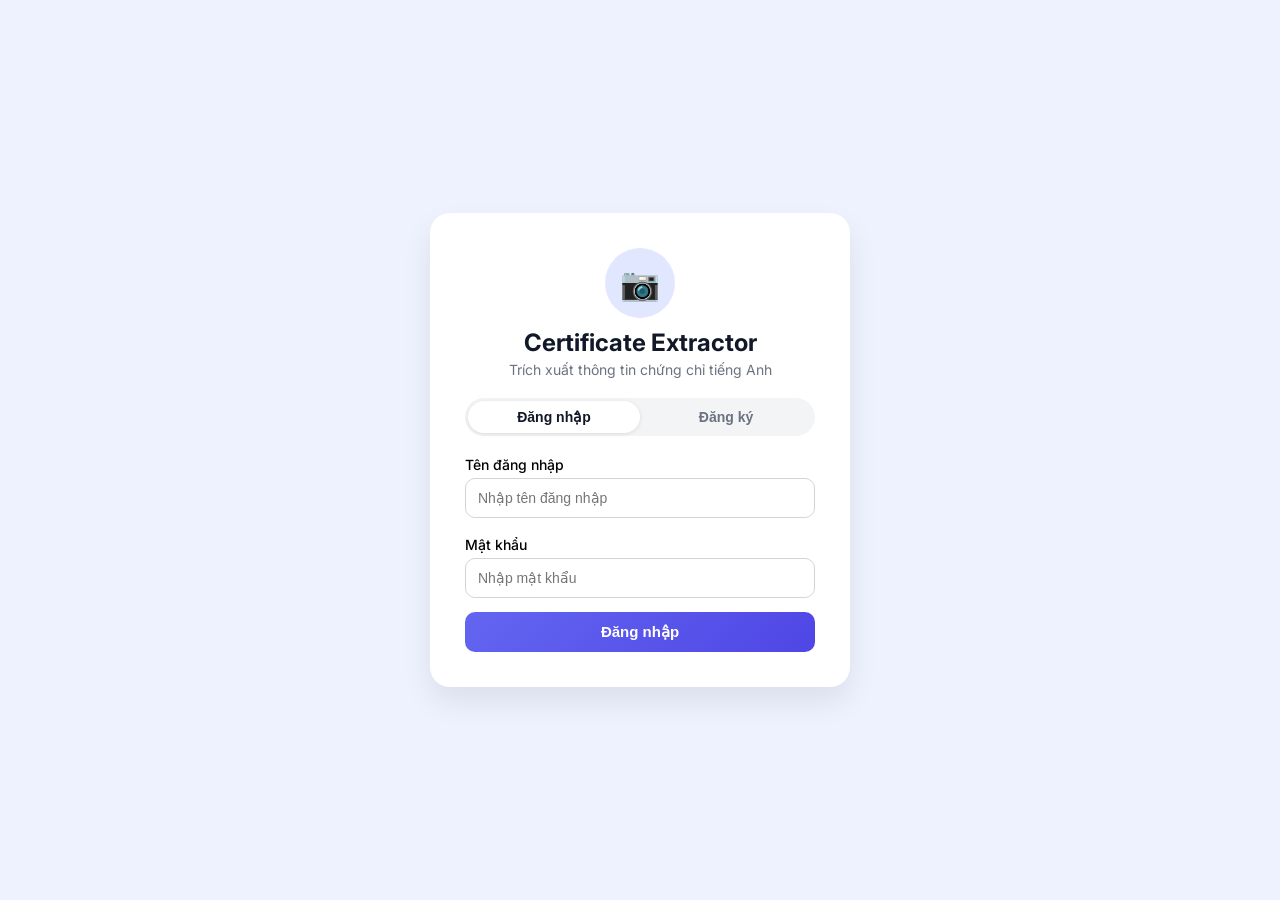
==== frontend/auth.html @ b214961a "Initial commit" ====
<!DOCTYPE html>
<html lang="vi">
<head>
  <meta charset="UTF-8" />
  <title>Certificate Extractor – Auth</title>
  <link href="https://fonts.googleapis.com/css2?family=Inter:wght@300;400;500;600;700&display=swap" rel="stylesheet" />
  <link rel="stylesheet" href="auth.css" />
</head>
<body>
  <div class="auth-container">
    <div class="auth-card">
      <div class="icon-wrapper">
        <div class="icon-circle">📷</div>
      </div>

      <h2 class="title">Certificate Extractor</h2>
      <p class="subtitle">Trích xuất thông tin chứng chỉ tiếng Anh</p>

      <div class="tab-switch">
        <button id="login-tab" class="tab active">Đăng nhập</button>
        <button id="register-tab" class="tab">Đăng ký</button>
      </div>

      <!-- LOGIN FORM -->
      <form id="login-form" class="form-section">
        <label>Tên đăng nhập</label>
        <input type="text" id="login-username" placeholder="Nhập tên đăng nhập" />

        <label>Mật khẩu</label>
        <input type="password" id="login-password" placeholder="Nhập mật khẩu" />

        <button class="submit-btn" type="button" id="login-btn">Đăng nhập</button>
      </form>

      <!-- REGISTER FORM -->
      <form id="register-form" class="form-section hidden">
        <label>Họ và tên</label>
        <input type="text" id="reg-fullname" placeholder="Nhập họ và tên" />

        <label>Email</label>
        <input type="email" id="reg-email" placeholder="Nhập email" />

        <label>Tên đăng nhập</label>
        <input type="text" id="reg-username" placeholder="Tạo tên đăng nhập" />

        <label>Mật khẩu</label>
        <input type="password" id="reg-password" placeholder="Nhập mật khẩu" />

        <label>Xác nhận mật khẩu</label>
        <input type="password" id="reg-confirm" placeholder="Nhập lại mật khẩu" />

        <button class="submit-btn" type="button" id="register-btn">Gửi mã xác thực</button>
      </form>

      <!-- OTP FORM -->
      <form id="otp-form" class="form-section hidden">
        <label>Mã xác thực gửi đến email</label>
        <input type="text" id="otp-code" placeholder="Nhập mã 6 số" />

        <button class="submit-btn" type="button" id="verify-btn">Xác nhận</button>
      </form>
    </div>
  </div>

  <script src="auth.js"></script>
</body>
</html>
---- frontend/auth.css ----
* {
  margin: 0;
  padding: 0;
  box-sizing: border-box;
}

body {
  font-family: "Inter", sans-serif;
  background: #eef2ff;
  display: flex;
  justify-content: center;
  align-items: center;
  height: 100vh;
}

.auth-container {
  width: 100%;
  max-width: 420px;
}

.auth-card {
  background: #fff;
  padding: 35px;
  border-radius: 20px;
  box-shadow: 0 15px 30px rgba(0, 0, 0, 0.08);
  text-align: center;
}

.icon-wrapper {
  display: flex;
  justify-content: center;
  margin-bottom: 10px;
}

.icon-circle {
  width: 70px;
  height: 70px;
  border-radius: 50%;
  background: #e0e7ff;
  display: flex;
  align-items: center;
  justify-content: center;
  font-size: 32px;
  color: #4f46e5;
}

.title {
  font-size: 24px;
  font-weight: 700;
  margin-top: 10px;
  margin-bottom: 4px;
  color: #111827;
}

.subtitle {
  font-size: 14px;
  color: #6b7280;
  margin-bottom: 20px;
}

.tab-switch {
  display: flex;
  justify-content: center;
  background: #f3f4f6;
  border-radius: 999px;
  margin-bottom: 20px;
  padding: 3px;
}

.tab {
  flex: 1;
  border: none;
  background: transparent;
  padding: 8px 0;
  border-radius: 999px;
  cursor: pointer;
  font-weight: 600;
  font-size: 14px;
  color: #6b7280;
}

.tab.active {
  background: #fff;
  box-shadow: 0 1px 4px rgba(0, 0, 0, 0.1);
  color: #111827;
}

.form-section {
  text-align: left;
}

.form-section label {
  font-size: 14px;
  font-weight: 500;
  margin: 8px 0 5px;
  display: block;
}

.form-section input {
  width: 100%;
  padding: 11px 12px;
  margin-bottom: 10px;
  border-radius: 10px;
  border: 1px solid #d1d5db;
  font-size: 14px;
}

.submit-btn {
  width: 100%;
  padding: 11px;
  border-radius: 10px;
  border: none;
  background: linear-gradient(135deg, #6366f1, #4f46e5);
  color: #fff;
  font-weight: 600;
  font-size: 15px;
  cursor: pointer;
  margin-top: 4px;
}

.hidden {
  display: none;
}
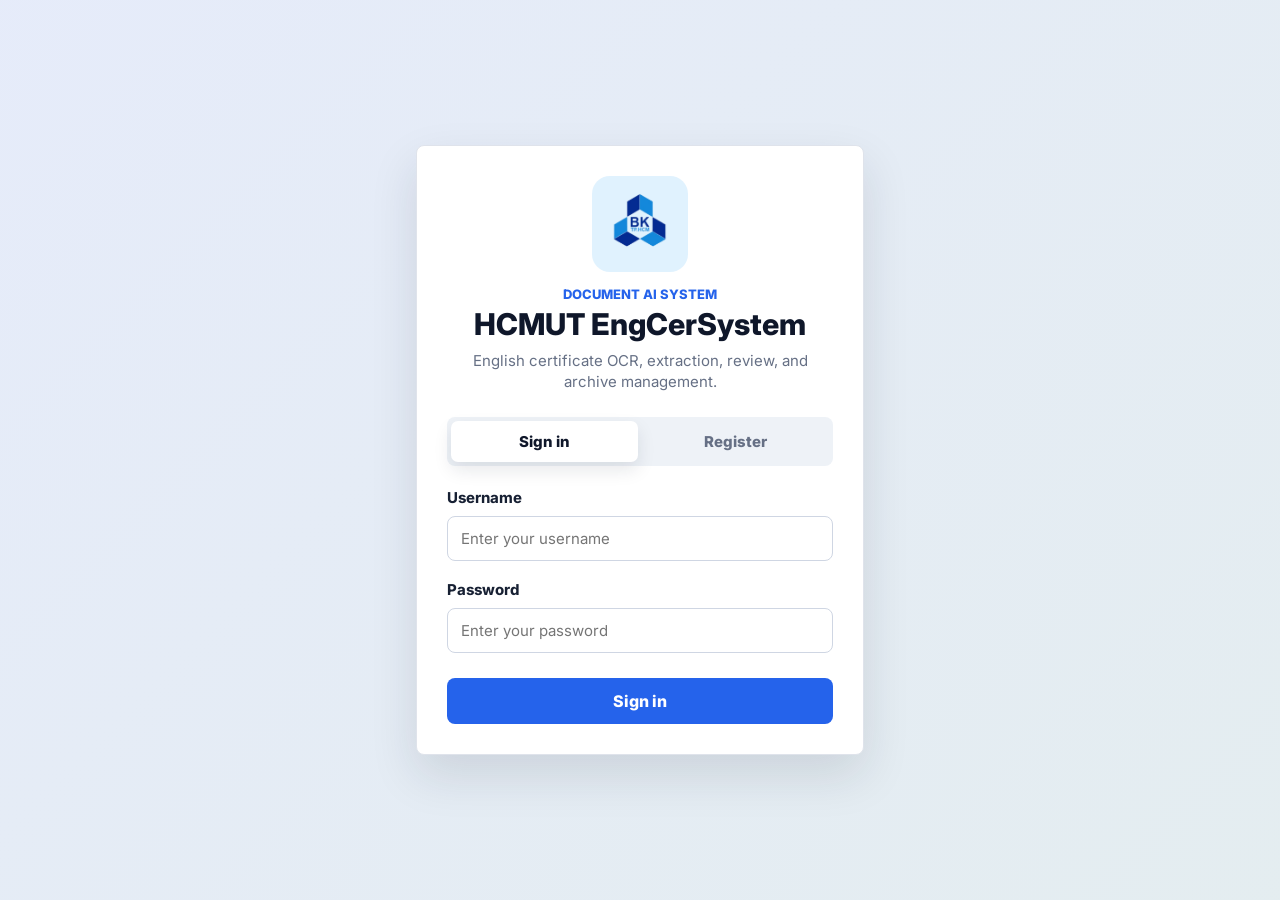
==== commit d5dee2fc: "final release" ====
--- a/frontend/auth.html
+++ b/frontend/auth.html
@@ -1,66 +1,66 @@
 <!DOCTYPE html>
-<html lang="vi">
+<html lang="en">
 <head>
   <meta charset="UTF-8" />
-  <title>Certificate Extractor – Auth</title>
-  <link href="https://fonts.googleapis.com/css2?family=Inter:wght@300;400;500;600;700&display=swap" rel="stylesheet" />
+  <meta name="viewport" content="width=device-width, initial-scale=1.0" />
+  <title>HCMUT EngCerSystem - Auth</title>
+  <link href="https://fonts.googleapis.com/css2?family=Inter:wght@400;500;600;700;800&display=swap" rel="stylesheet" />
   <link rel="stylesheet" href="auth.css" />
 </head>
 <body>
-  <div class="auth-container">
-    <div class="auth-card">
-      <div class="icon-wrapper">
-        <div class="icon-circle">📷</div>
+  <main class="auth-shell">
+    <section class="auth-card">
+      <div class="brand-block">
+        <div class="logo-frame">
+          <img src="assets/BK_logo.png" alt="HCMUT logo" />
+        </div>
+        <p class="eyebrow">Document AI system</p>
+        <h1>HCMUT EngCerSystem</h1>
+        <p class="subtitle">English certificate OCR, extraction, review, and archive management.</p>
       </div>
 
-      <h2 class="title">Certificate Extractor</h2>
-      <p class="subtitle">Trích xuất thông tin chứng chỉ tiếng Anh</p>
-
       <div class="tab-switch">
-        <button id="login-tab" class="tab active">Đăng nhập</button>
-        <button id="register-tab" class="tab">Đăng ký</button>
+        <button id="login-tab" class="tab active" type="button">Sign in</button>
+        <button id="register-tab" class="tab" type="button">Register</button>
       </div>
 
-      <!-- LOGIN FORM -->
       <form id="login-form" class="form-section">
-        <label>Tên đăng nhập</label>
-        <input type="text" id="login-username" placeholder="Nhập tên đăng nhập" />
+        <label for="login-username">Username</label>
+        <input type="text" id="login-username" placeholder="Enter your username" autocomplete="username" />
 
-        <label>Mật khẩu</label>
-        <input type="password" id="login-password" placeholder="Nhập mật khẩu" />
+        <label for="login-password">Password</label>
+        <input type="password" id="login-password" placeholder="Enter your password" autocomplete="current-password" />
 
-        <button class="submit-btn" type="button" id="login-btn">Đăng nhập</button>
+        <button class="submit-btn" type="button" id="login-btn">Sign in</button>
       </form>
 
-      <!-- REGISTER FORM -->
       <form id="register-form" class="form-section hidden">
-        <label>Họ và tên</label>
-        <input type="text" id="reg-fullname" placeholder="Nhập họ và tên" />
+        <label for="reg-fullname">Full name</label>
+        <input type="text" id="reg-fullname" placeholder="Enter your full name" autocomplete="name" />
 
-        <label>Email</label>
-        <input type="email" id="reg-email" placeholder="Nhập email" />
+        <label for="reg-email">Email</label>
+        <input type="email" id="reg-email" placeholder="Enter your email" autocomplete="email" />
 
-        <label>Tên đăng nhập</label>
-        <input type="text" id="reg-username" placeholder="Tạo tên đăng nhập" />
+        <label for="reg-username">Username</label>
+        <input type="text" id="reg-username" placeholder="Create a username" autocomplete="username" />
 
-        <label>Mật khẩu</label>
-        <input type="password" id="reg-password" placeholder="Nhập mật khẩu" />
+        <label for="reg-password">Password</label>
+        <input type="password" id="reg-password" placeholder="Create a password" autocomplete="new-password" />
 
-        <label>Xác nhận mật khẩu</label>
-        <input type="password" id="reg-confirm" placeholder="Nhập lại mật khẩu" />
+        <label for="reg-confirm">Confirm password</label>
+        <input type="password" id="reg-confirm" placeholder="Re-enter your password" autocomplete="new-password" />
 
-        <button class="submit-btn" type="button" id="register-btn">Gửi mã xác thực</button>
+        <button class="submit-btn" type="button" id="register-btn">Send verification code</button>
       </form>
 
-      <!-- OTP FORM -->
       <form id="otp-form" class="form-section hidden">
-        <label>Mã xác thực gửi đến email</label>
-        <input type="text" id="otp-code" placeholder="Nhập mã 6 số" />
+        <label for="otp-code">Verification code</label>
+        <input type="text" id="otp-code" placeholder="Enter the 6-digit code" inputmode="numeric" />
 
-        <button class="submit-btn" type="button" id="verify-btn">Xác nhận</button>
+        <button class="submit-btn" type="button" id="verify-btn">Verify account</button>
       </form>
-    </div>
-  </div>
+    </section>
+  </main>
 
   <script src="auth.js"></script>
 </body>
--- a/frontend/auth.css
+++ b/frontend/auth.css
@@ -1,123 +1,167 @@
 * {
-  margin: 0;
-  padding: 0;
   box-sizing: border-box;
 }
 
 body {
-  font-family: "Inter", sans-serif;
-  background: #eef2ff;
-  display: flex;
-  justify-content: center;
-  align-items: center;
-  height: 100vh;
+  margin: 0;
+  min-height: 100vh;
+  font-family: Inter, "Segoe UI", Arial, sans-serif;
+  color: #172033;
+  background:
+    linear-gradient(135deg, rgba(37, 99, 235, 0.08), rgba(15, 118, 110, 0.08)),
+    #f6f7fb;
 }
 
-.auth-container {
-  width: 100%;
-  max-width: 420px;
+button,
+input {
+  font: inherit;
+}
+
+.auth-shell {
+  min-height: 100vh;
+  display: grid;
+  place-items: center;
+  padding: 32px 18px;
 }
 
 .auth-card {
-  background: #fff;
-  padding: 35px;
-  border-radius: 20px;
-  box-shadow: 0 15px 30px rgba(0, 0, 0, 0.08);
-  text-align: center;
+  width: min(448px, 100%);
+  padding: 30px;
+  border: 1px solid #dfe3eb;
+  border-radius: 8px;
+  background: #ffffff;
+  box-shadow: 0 20px 48px rgba(23, 32, 51, 0.12);
 }
 
-.icon-wrapper {
-  display: flex;
-  justify-content: center;
-  margin-bottom: 10px;
+.brand-block {
+  text-align: center;
+  margin-bottom: 24px;
 }
 
-.icon-circle {
-  width: 70px;
-  height: 70px;
-  border-radius: 50%;
-  background: #e0e7ff;
-  display: flex;
-  align-items: center;
-  justify-content: center;
-  font-size: 32px;
-  color: #4f46e5;
+.logo-frame {
+  width: 96px;
+  height: 96px;
+  margin: 0 auto 14px;
+  display: grid;
+  place-items: center;
+  border-radius: 18px;
+  background: #e0f2fe;
+  overflow: hidden;
 }
 
-.title {
-  font-size: 24px;
-  font-weight: 700;
-  margin-top: 10px;
-  margin-bottom: 4px;
-  color: #111827;
+.logo-frame img {
+  width: 140%;
+  height: 140%;
+  object-fit: contain;
+  transform: scale(1.12);
+}
+
+.eyebrow {
+  margin: 0 0 6px;
+  color: #2563eb;
+  font-size: 13px;
+  font-weight: 800;
+  letter-spacing: 0;
+  text-transform: uppercase;
+}
+
+h1 {
+  margin: 0 0 8px;
+  color: #0f172a;
+  font-size: 30px;
+  line-height: 1.12;
+  font-weight: 800;
 }
 
 .subtitle {
-  font-size: 14px;
-  color: #6b7280;
-  margin-bottom: 20px;
+  margin: 0;
+  color: #667085;
+  font-size: 15px;
+  line-height: 1.45;
 }
 
 .tab-switch {
-  display: flex;
-  justify-content: center;
-  background: #f3f4f6;
-  border-radius: 999px;
-  margin-bottom: 20px;
-  padding: 3px;
+  display: grid;
+  grid-template-columns: repeat(2, 1fr);
+  gap: 4px;
+  padding: 4px;
+  margin-bottom: 22px;
+  border-radius: 8px;
+  background: #eef2f7;
 }
 
 .tab {
-  flex: 1;
-  border: none;
+  border: 0;
+  border-radius: 7px;
+  padding: 11px 12px;
   background: transparent;
-  padding: 8px 0;
-  border-radius: 999px;
+  color: #667085;
   cursor: pointer;
-  font-weight: 600;
-  font-size: 14px;
-  color: #6b7280;
+  font-size: 15px;
+  font-weight: 800;
 }
 
 .tab.active {
-  background: #fff;
-  box-shadow: 0 1px 4px rgba(0, 0, 0, 0.1);
-  color: #111827;
+  background: #ffffff;
+  color: #0f172a;
+  box-shadow: 0 8px 18px rgba(23, 32, 51, 0.10);
 }
 
 .form-section {
-  text-align: left;
+  display: grid;
+  gap: 9px;
 }
 
 .form-section label {
-  font-size: 14px;
-  font-weight: 500;
-  margin: 8px 0 5px;
-  display: block;
+  color: #172033;
+  font-size: 15px;
+  font-weight: 750;
 }
 
 .form-section input {
   width: 100%;
-  padding: 11px 12px;
   margin-bottom: 10px;
-  border-radius: 10px;
-  border: 1px solid #d1d5db;
-  font-size: 14px;
+  padding: 12px 13px;
+  border: 1px solid #cfd6e3;
+  border-radius: 8px;
+  background: #ffffff;
+  color: #172033;
+  font-size: 15px;
+  outline: none;
+}
+
+.form-section input:focus {
+  border-color: #2563eb;
+  box-shadow: 0 0 0 3px rgba(37, 99, 235, 0.14);
 }
 
 .submit-btn {
   width: 100%;
-  padding: 11px;
-  border-radius: 10px;
-  border: none;
-  background: linear-gradient(135deg, #6366f1, #4f46e5);
-  color: #fff;
-  font-weight: 600;
-  font-size: 15px;
+  margin-top: 6px;
+  padding: 13px 14px;
+  border: 0;
+  border-radius: 8px;
+  background: #2563eb;
+  color: #ffffff;
   cursor: pointer;
-  margin-top: 4px;
+  font-size: 16px;
+  font-weight: 800;
+}
+
+.submit-btn:hover {
+  background: #1d4ed8;
 }
 
 .hidden {
   display: none;
 }
+
+@media (max-width: 520px) {
+  .auth-card {
+    padding: 24px;
+  }
+
+  h1 {
+    font-size: 26px;
+  }
+}
